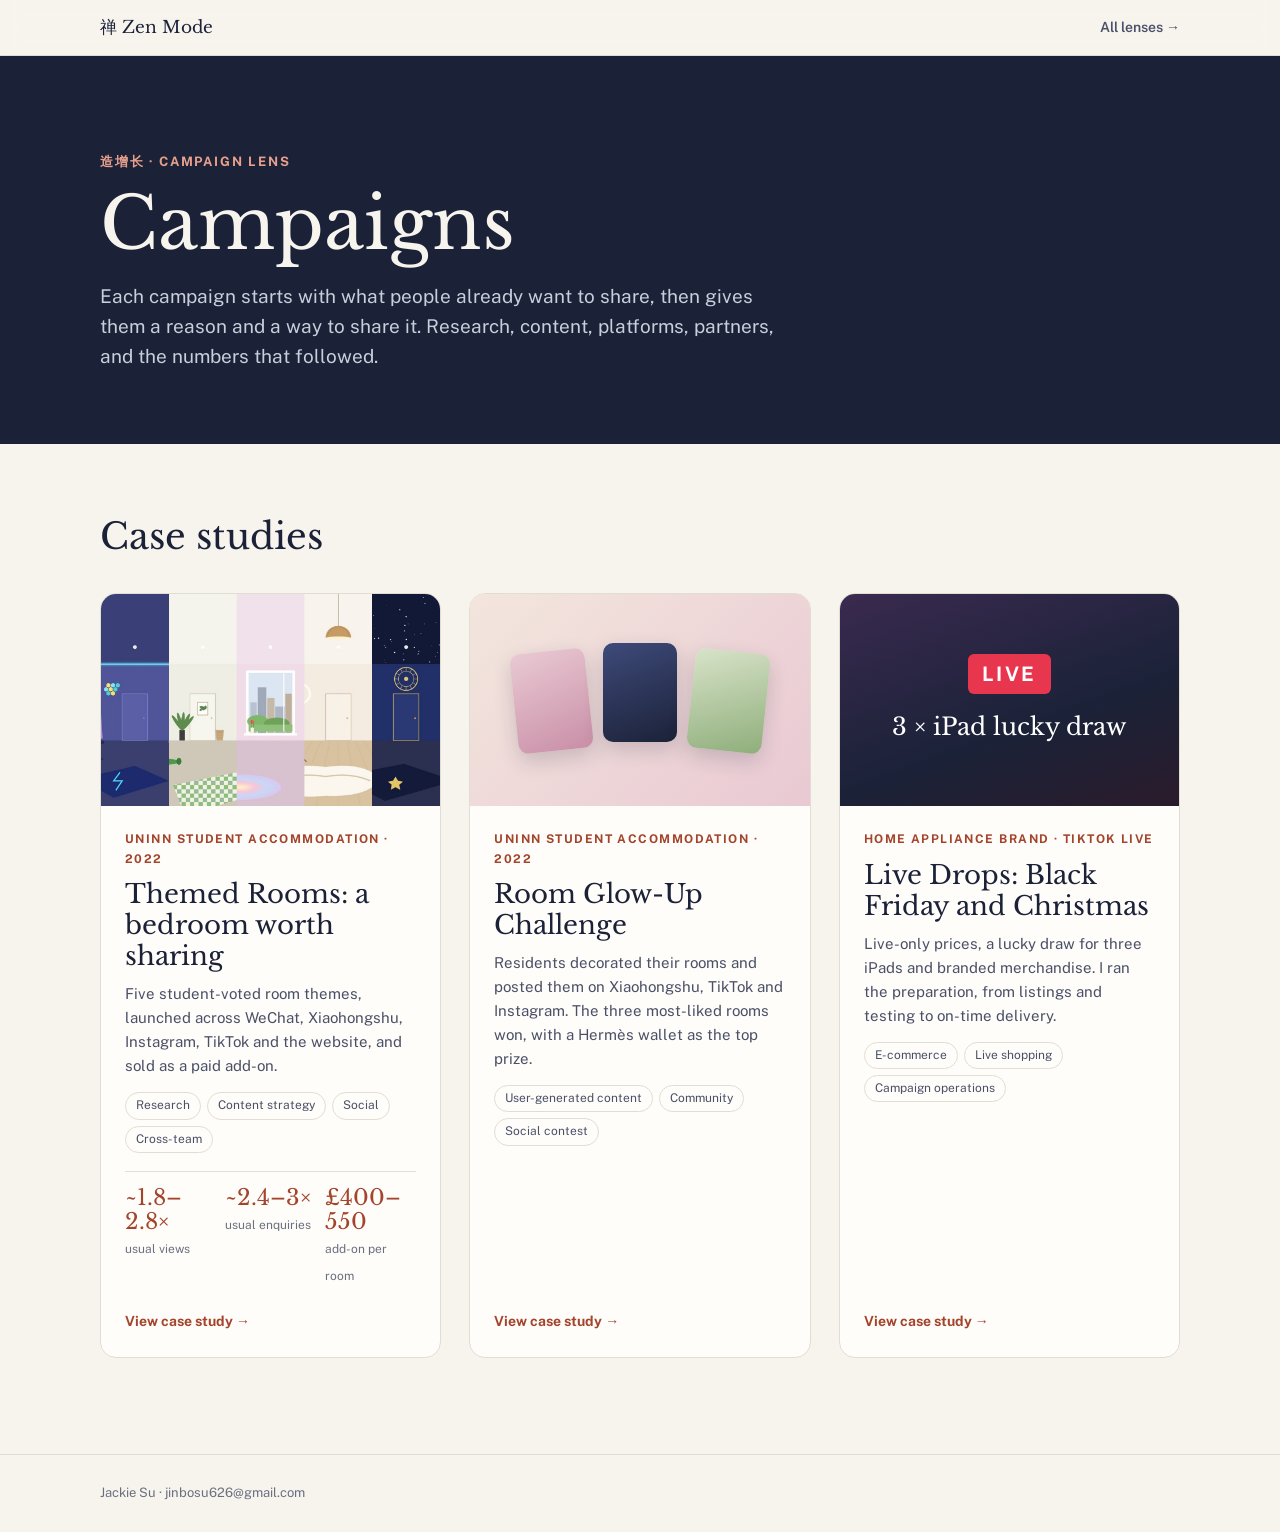
==== campaign-lens/index.html @ 85efe8cf "Add files via upload" ====
<!doctype html>
<html lang="en"><head><meta charset="utf-8"><meta name="viewport" content="width=device-width, initial-scale=1">
<title>Campaign Lens · Jackie Su</title>
<meta name="description" content="Campaign case studies by Jackie Su: research, content, multi-platform social and measurable results.">
<link rel="preconnect" href="https://fonts.googleapis.com">
<link rel="stylesheet" href="https://fonts.googleapis.com/css2?family=Libre+Baskerville:ital,wght@0,400;0,700;1,400&family=Public+Sans:wght@400;600;700&display=swap">
<style>
:root{--bg:#F7F4EE;--surface:#FFFDF9;--ink:#1B2238;--muted:#4A5068;--soft:#6A6F80;--line:#E2DDD3;--accent:#A3442C;--accent-soft:#E8A08C;--night:#1B2238;--night-ink:#F7F4EE;--night-muted:#C9CEDB;--serif:'Libre Baskerville',Georgia,serif;--sans:'Public Sans',Arial,sans-serif}
@media (prefers-color-scheme:dark){:root:not([data-theme="light"]){--bg:#141a2c;--surface:#1d2540;--ink:#F1EEE8;--muted:#C2C7D6;--soft:#9AA0B4;--line:#2E3757;--accent:#E8907A;--night:#0E1322;color-scheme:dark}}
:root[data-theme="dark"]{--bg:#141a2c;--surface:#1d2540;--ink:#F1EEE8;--muted:#C2C7D6;--soft:#9AA0B4;--line:#2E3757;--accent:#E8907A;--night:#0E1322;color-scheme:dark}
*{box-sizing:border-box}
body{margin:0;background:var(--bg);color:var(--ink);font-family:var(--sans);font-size:17px;line-height:1.6}
.wrap{max-width:1120px;margin:0 auto;padding-left:max(20px,env(safe-area-inset-left,0px));padding-right:max(20px,env(safe-area-inset-right,0px))}
a{color:inherit}
.top{position:sticky;top:0;z-index:10;height:56px;background:color-mix(in srgb,var(--bg) 88%,transparent);backdrop-filter:blur(10px);-webkit-backdrop-filter:blur(10px);border-bottom:1px solid var(--line)}
.top .wrap{height:100%;display:flex;align-items:center;justify-content:space-between}
.top a{text-decoration:none;font-weight:600;font-size:14px;color:var(--muted)}
.top a:hover{color:var(--accent)}
.brand{font-family:var(--serif);font-weight:400!important;font-size:17px!important;color:var(--ink)!important}
header{background:var(--night);color:var(--night-ink);padding:96px 0 72px}
.eyebrow{font-size:13px;font-weight:700;letter-spacing:.14em;text-transform:uppercase;color:var(--accent-soft);margin:0 0 12px}
h1{font-family:var(--serif);font-weight:400;font-size:clamp(40px,7vw,72px);line-height:1.08;margin:0}
header p.lede{color:var(--night-muted);font-size:19px;max-width:58ch;margin:18px 0 0}
main{padding:64px 0 96px}
h2{font-family:var(--serif);font-weight:400;font-size:clamp(26px,3.5vw,36px);margin:0 0 28px}
.cases{display:grid;grid-template-columns:repeat(auto-fit,minmax(min(100%,340px),1fr));gap:28px}
.case{display:flex;flex-direction:column;background:var(--surface);border:1px solid var(--line);border-radius:16px;overflow:hidden;text-decoration:none;transition:transform .25s ease,box-shadow .25s ease,border-color .25s ease}
.case:hover{transform:translateY(-6px);box-shadow:0 16px 36px rgba(27,34,56,.16);border-color:var(--accent-soft)}
.case .pic{overflow:hidden;aspect-ratio:16/10;background:var(--night)}
.case .pic img{width:100%;height:100%;object-fit:cover;display:block;transition:transform .6s ease}
.case:hover .pic img{transform:scale(1.06)}
.case .body{padding:24px;display:flex;flex-direction:column;gap:10px;flex:1}
.meta{font-size:12px;font-weight:700;letter-spacing:.12em;text-transform:uppercase;color:var(--accent)}
.case h3{font-family:var(--serif);font-weight:400;font-size:26px;line-height:1.2;margin:0}
.case p{margin:0;color:var(--muted);font-size:15px}
.tags{display:flex;flex-wrap:wrap;gap:6px;margin-top:4px}
.tags span{font-size:12px;padding:3px 10px;border-radius:999px;border:1px solid var(--line);color:var(--muted)}
.nums{display:grid;grid-template-columns:repeat(3,1fr);gap:8px;margin-top:8px;padding-top:14px;border-top:1px solid var(--line)}
.nums b{display:block;font-family:var(--serif);font-weight:400;font-size:22px;color:var(--accent);line-height:1.1}
.nums span{font-size:12px;color:var(--soft)}
.go{margin-top:auto;padding-top:12px;font-weight:700;font-size:14px;color:var(--accent)}
.go i{font-style:normal;display:inline-block;transition:transform .25s}
.case:hover .go i{transform:translateX(5px)}
.art{position:relative;display:flex;align-items:center;justify-content:center;gap:14px}
.case .pic.art-glow{background:linear-gradient(135deg,#f3e6dd,#e9c9d3)}
.art-glow span{width:22%;aspect-ratio:3/4;border-radius:10px;background:#fff;box-shadow:0 8px 20px rgba(27,34,56,.18);transition:transform .5s}
.art-glow span:nth-child(1){background:linear-gradient(160deg,#e9c9d3,#c98fa7);transform:rotate(-6deg)}
.art-glow span:nth-child(2){background:linear-gradient(160deg,#3e4a7a,#1b2238);transform:translateY(-8px)}
.art-glow span:nth-child(3){background:linear-gradient(160deg,#d8e3c9,#8fae7b);transform:rotate(6deg)}
.case:hover .art-glow span{transform:none}
.case .pic.art-live{flex-direction:column;background:linear-gradient(160deg,#3a2a4f,#1b2238 60%,#2a1b2b);color:#fff}
.art-live b{background:#e8364f;padding:4px 14px;border-radius:6px;letter-spacing:.12em;font-size:20px;transition:transform .4s}
.art-live em{font-style:normal;font-family:var(--serif);font-size:24px}
.case:hover .art-live b{transform:scale(1.12)}
.soon{border-style:dashed;justify-content:center;align-items:center;text-align:center;min-height:320px;padding:32px;cursor:default}
.soon:hover{transform:none;box-shadow:none;border-color:var(--line)}
.soon h3{font-size:22px;color:var(--soft)}
.case:focus-visible,.top a:focus-visible{outline:3px solid var(--accent);outline-offset:3px}
footer{border-top:1px solid var(--line);padding:28px 0;font-size:13px;color:var(--soft)}
@media (prefers-reduced-motion:reduce){*{transition:none!important}}
</style>
</head><body>
<nav class="top" aria-label="Site"><div class="wrap"><a class="brand" href="https://zen-mode-jsu.netlify.app/">禅 Zen Mode</a><a href="https://zen-mode-jsu.netlify.app/#artifacts">All lenses →</a></div></nav>
<header><div class="wrap">
  <p class="eyebrow">造增长 · Campaign Lens</p>
  <h1>Campaigns</h1>
  <p class="lede">Each campaign starts with what people already want to share, then gives them a reason and a way to share it. Research, content, platforms, partners, and the numbers that followed.</p>
</div></header>
<main><div class="wrap">
  <h2>Case studies</h2>
  <div class="cases">
    <a class="case" href="themed-rooms/">
      <div class="pic"><img src="img/themed-rooms-cover.jpg" alt="Five themed student rooms: Gaming, Aesthetic, Wonderland, Instagram and Zodiac"></div>
      <div class="body">
        <span class="meta">UNINN Student Accommodation · 2022</span>
        <h3>Themed Rooms: a bedroom worth sharing</h3>
        <p>Five student-voted room themes, launched across WeChat, Xiaohongshu, Instagram, TikTok and the website, and sold as a paid add-on.</p>
        <div class="tags"><span>Research</span><span>Content strategy</span><span>Social</span><span>Cross-team</span></div>
        <div class="nums"><div><b>~1.8–2.8×</b><span>usual views</span></div><div><b>~2.4–3×</b><span>usual enquiries</span></div><div><b>£400–550</b><span>add-on per room</span></div></div>
        <span class="go">View case study <i>→</i></span>
      </div>
    </a>
    <a class="case" href="room-glow-up/">
      <div class="pic art art-glow" aria-hidden="true"><span></span><span></span><span></span></div>
      <div class="body">
        <span class="meta">UNINN Student Accommodation · 2022</span>
        <h3>Room Glow-Up Challenge</h3>
        <p>Residents decorated their rooms and posted them on Xiaohongshu, TikTok and Instagram. The three most-liked rooms won, with a Hermès wallet as the top prize.</p>
        <div class="tags"><span>User-generated content</span><span>Community</span><span>Social contest</span></div>
        <span class="go">View case study <i>→</i></span>
      </div>
    </a>
    <a class="case" href="live-drops/">
      <div class="pic art art-live" aria-hidden="true"><b>LIVE</b><em>3 × iPad lucky draw</em></div>
      <div class="body">
        <span class="meta">Home appliance brand · TikTok Live</span>
        <h3>Live Drops: Black Friday and Christmas</h3>
        <p>Live-only prices, a lucky draw for three iPads and branded merchandise. I ran the preparation, from listings and testing to on-time delivery.</p>
        <div class="tags"><span>E-commerce</span><span>Live shopping</span><span>Campaign operations</span></div>
        <span class="go">View case study <i>→</i></span>
      </div>
    </a>
  </div>
</div></main>
<footer><div class="wrap">Jackie Su · jinbosu626@gmail.com</div></footer>
</body></html>
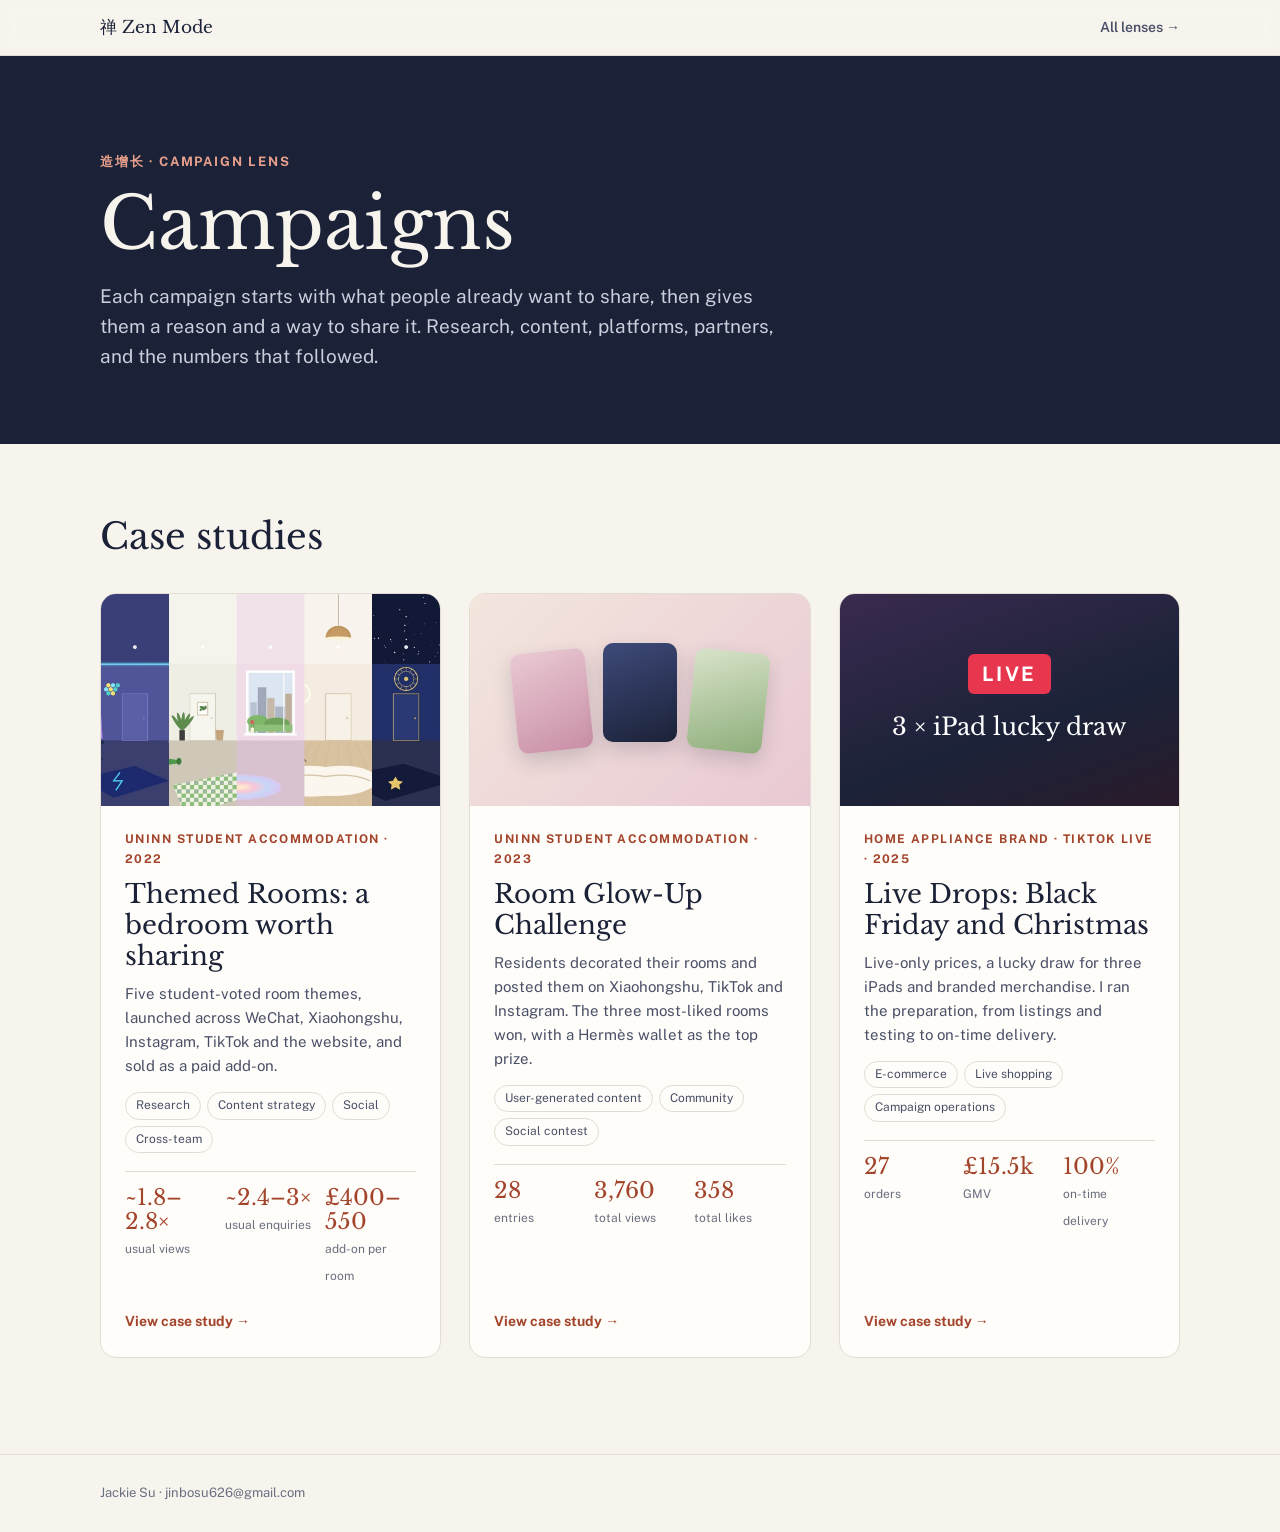
==== commit 27f75756: "Add Campaign Lens portfolio and link it from Artifacts Three campaign case studies (Themed Rooms, Ro" ====
--- a/campaign-lens/index.html
+++ b/campaign-lens/index.html
@@ -83,20 +83,22 @@
     <a class="case" href="room-glow-up/">
       <div class="pic art art-glow" aria-hidden="true"><span></span><span></span><span></span></div>
       <div class="body">
-        <span class="meta">UNINN Student Accommodation · 2022</span>
+        <span class="meta">UNINN Student Accommodation · 2023</span>
         <h3>Room Glow-Up Challenge</h3>
         <p>Residents decorated their rooms and posted them on Xiaohongshu, TikTok and Instagram. The three most-liked rooms won, with a Hermès wallet as the top prize.</p>
         <div class="tags"><span>User-generated content</span><span>Community</span><span>Social contest</span></div>
+        <div class="nums"><div><b>28</b><span>entries</span></div><div><b>3,760</b><span>total views</span></div><div><b>358</b><span>total likes</span></div></div>
         <span class="go">View case study <i>→</i></span>
       </div>
     </a>
     <a class="case" href="live-drops/">
       <div class="pic art art-live" aria-hidden="true"><b>LIVE</b><em>3 × iPad lucky draw</em></div>
       <div class="body">
-        <span class="meta">Home appliance brand · TikTok Live</span>
+        <span class="meta">Home appliance brand · TikTok Live · 2025</span>
         <h3>Live Drops: Black Friday and Christmas</h3>
         <p>Live-only prices, a lucky draw for three iPads and branded merchandise. I ran the preparation, from listings and testing to on-time delivery.</p>
         <div class="tags"><span>E-commerce</span><span>Live shopping</span><span>Campaign operations</span></div>
+        <div class="nums"><div><b>27</b><span>orders</span></div><div><b>£15.5k</b><span>GMV</span></div><div><b>100%</b><span>on-time delivery</span></div></div>
         <span class="go">View case study <i>→</i></span>
       </div>
     </a>
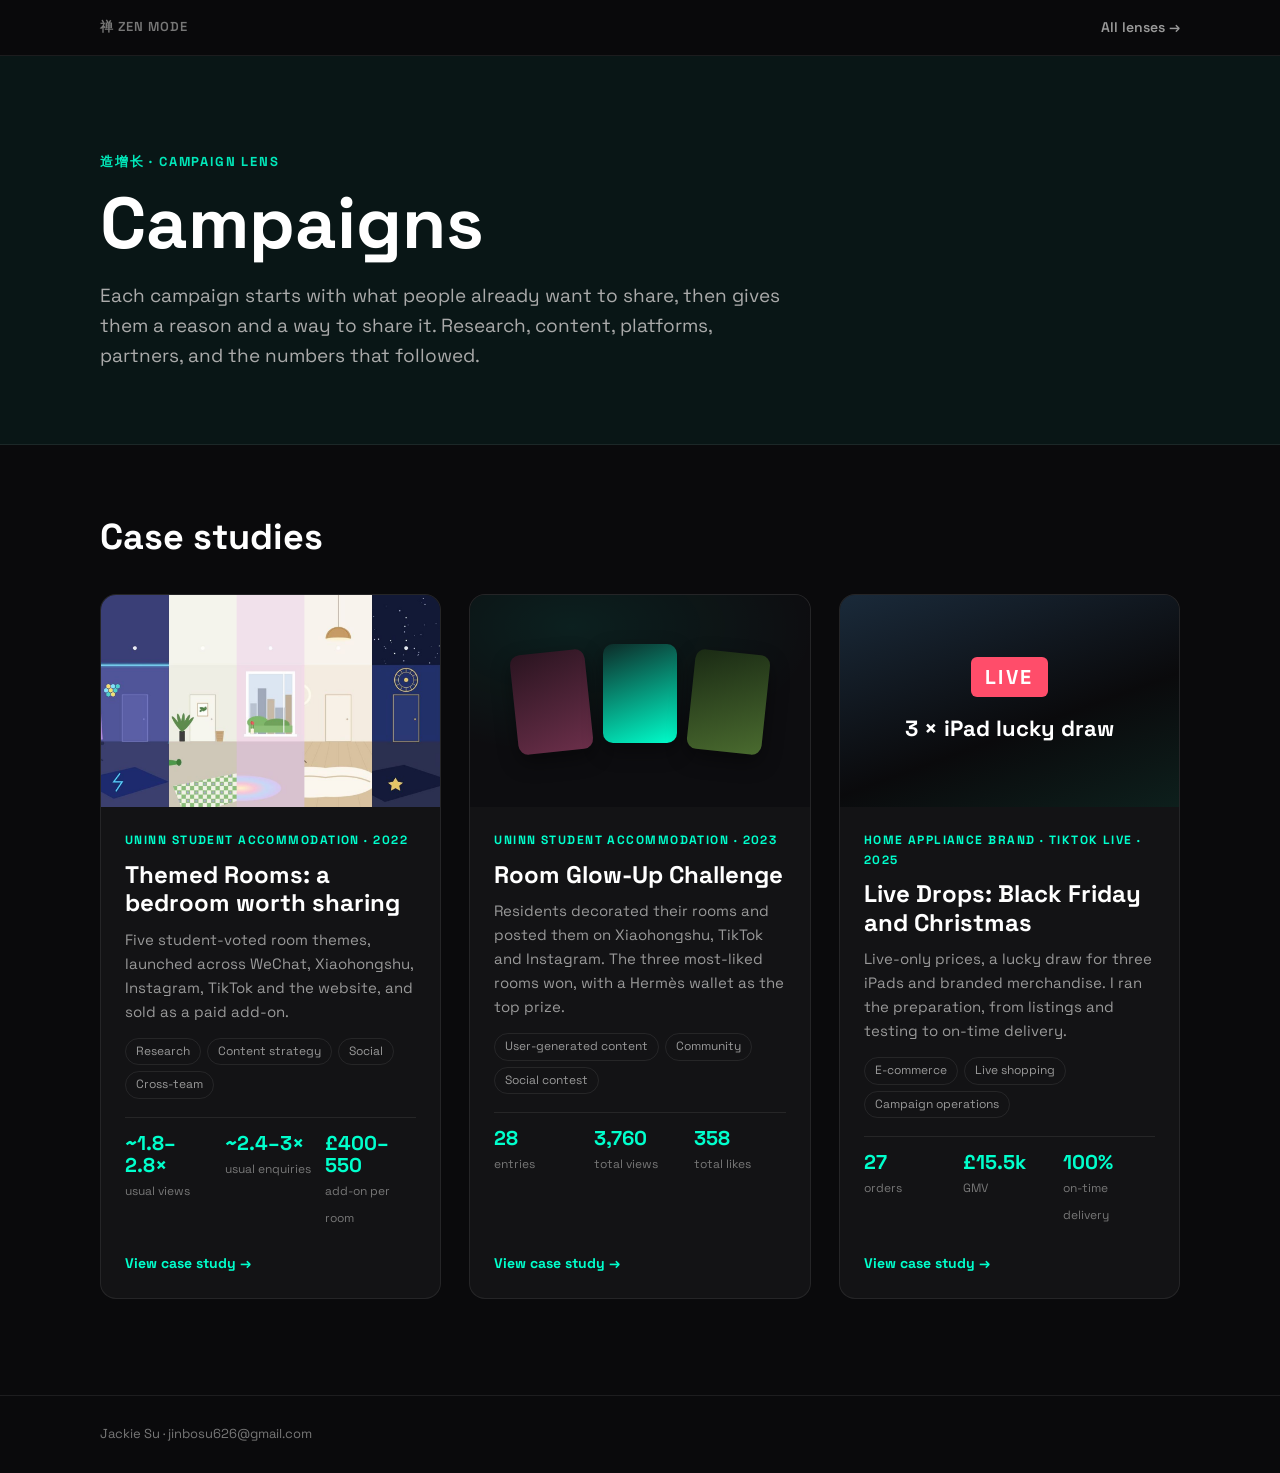
==== commit 52523895: "Restyle Campaign Lens to match the Zen Mode dark/teal system Replaces the warm cream/terracotta pale" ====
--- a/campaign-lens/index.html
+++ b/campaign-lens/index.html
@@ -2,12 +2,11 @@
 <html lang="en"><head><meta charset="utf-8"><meta name="viewport" content="width=device-width, initial-scale=1">
 <title>Campaign Lens · Jackie Su</title>
 <meta name="description" content="Campaign case studies by Jackie Su: research, content, multi-platform social and measurable results.">
+<link rel="icon" type="image/svg+xml" href="../favicon.svg">
 <link rel="preconnect" href="https://fonts.googleapis.com">
-<link rel="stylesheet" href="https://fonts.googleapis.com/css2?family=Libre+Baskerville:ital,wght@0,400;0,700;1,400&family=Public+Sans:wght@400;600;700&display=swap">
+<link rel="stylesheet" href="https://fonts.googleapis.com/css2?family=Space+Grotesk:wght@300;400;500;700&family=Instrument+Serif&display=swap">
 <style>
-:root{--bg:#F7F4EE;--surface:#FFFDF9;--ink:#1B2238;--muted:#4A5068;--soft:#6A6F80;--line:#E2DDD3;--accent:#A3442C;--accent-soft:#E8A08C;--night:#1B2238;--night-ink:#F7F4EE;--night-muted:#C9CEDB;--serif:'Libre Baskerville',Georgia,serif;--sans:'Public Sans',Arial,sans-serif}
-@media (prefers-color-scheme:dark){:root:not([data-theme="light"]){--bg:#141a2c;--surface:#1d2540;--ink:#F1EEE8;--muted:#C2C7D6;--soft:#9AA0B4;--line:#2E3757;--accent:#E8907A;--night:#0E1322;color-scheme:dark}}
-:root[data-theme="dark"]{--bg:#141a2c;--surface:#1d2540;--ink:#F1EEE8;--muted:#C2C7D6;--soft:#9AA0B4;--line:#2E3757;--accent:#E8907A;--night:#0E1322;color-scheme:dark}
+:root{--bg:#0a0a0c;--surface:rgba(255,255,255,.04);--ink:#e0e0e0;--muted:#999;--soft:#777;--line:rgba(255,255,255,.08);--accent:#00ffcc;--accent-soft:rgba(0,255,204,.55);--accent-ink:#0a0a0c;--night:rgba(0,255,204,.05);--night-ink:#fff;--night-muted:#aaa;--serif:'Instrument Serif',Georgia,serif;--sans:'Space Grotesk','Helvetica Neue',Arial,sans-serif}
 *{box-sizing:border-box}
 body{margin:0;background:var(--bg);color:var(--ink);font-family:var(--sans);font-size:17px;line-height:1.6}
 .wrap{max-width:1120px;margin:0 auto;padding-left:max(20px,env(safe-area-inset-left,0px));padding-right:max(20px,env(safe-area-inset-right,0px))}
@@ -16,46 +15,47 @@
 .top .wrap{height:100%;display:flex;align-items:center;justify-content:space-between}
 .top a{text-decoration:none;font-weight:600;font-size:14px;color:var(--muted)}
 .top a:hover{color:var(--accent)}
-.brand{font-family:var(--serif);font-weight:400!important;font-size:17px!important;color:var(--ink)!important}
-header{background:var(--night);color:var(--night-ink);padding:96px 0 72px}
-.eyebrow{font-size:13px;font-weight:700;letter-spacing:.14em;text-transform:uppercase;color:var(--accent-soft);margin:0 0 12px}
-h1{font-family:var(--serif);font-weight:400;font-size:clamp(40px,7vw,72px);line-height:1.08;margin:0}
+.brand{font-family:var(--sans)!important;font-weight:600!important;font-size:13px!important;letter-spacing:1px;text-transform:uppercase;color:var(--soft)!important}
+.brand:hover{color:var(--accent)!important}
+header{background:var(--night);border-bottom:1px solid var(--line);color:var(--night-ink);padding:96px 0 72px}
+.eyebrow{font-size:13px;font-weight:700;letter-spacing:.14em;text-transform:uppercase;color:var(--accent);opacity:.9;margin:0 0 12px}
+h1{font-weight:700;font-size:clamp(40px,7vw,72px);line-height:1.08;margin:0;color:#fff}
 header p.lede{color:var(--night-muted);font-size:19px;max-width:58ch;margin:18px 0 0}
 main{padding:64px 0 96px}
-h2{font-family:var(--serif);font-weight:400;font-size:clamp(26px,3.5vw,36px);margin:0 0 28px}
+h2{font-weight:700;font-size:clamp(26px,3.5vw,36px);margin:0 0 28px;color:#fff}
 .cases{display:grid;grid-template-columns:repeat(auto-fit,minmax(min(100%,340px),1fr));gap:28px}
 .case{display:flex;flex-direction:column;background:var(--surface);border:1px solid var(--line);border-radius:16px;overflow:hidden;text-decoration:none;transition:transform .25s ease,box-shadow .25s ease,border-color .25s ease}
-.case:hover{transform:translateY(-6px);box-shadow:0 16px 36px rgba(27,34,56,.16);border-color:var(--accent-soft)}
+.case:hover{transform:translateY(-6px);box-shadow:0 16px 36px rgba(0,0,0,.4);border-color:var(--accent-soft)}
 .case .pic{overflow:hidden;aspect-ratio:16/10;background:var(--night)}
 .case .pic img{width:100%;height:100%;object-fit:cover;display:block;transition:transform .6s ease}
 .case:hover .pic img{transform:scale(1.06)}
 .case .body{padding:24px;display:flex;flex-direction:column;gap:10px;flex:1}
 .meta{font-size:12px;font-weight:700;letter-spacing:.12em;text-transform:uppercase;color:var(--accent)}
-.case h3{font-family:var(--serif);font-weight:400;font-size:26px;line-height:1.2;margin:0}
+.case h3{font-weight:700;font-size:24px;line-height:1.2;margin:0;color:#fff}
 .case p{margin:0;color:var(--muted);font-size:15px}
 .tags{display:flex;flex-wrap:wrap;gap:6px;margin-top:4px}
 .tags span{font-size:12px;padding:3px 10px;border-radius:999px;border:1px solid var(--line);color:var(--muted)}
 .nums{display:grid;grid-template-columns:repeat(3,1fr);gap:8px;margin-top:8px;padding-top:14px;border-top:1px solid var(--line)}
-.nums b{display:block;font-family:var(--serif);font-weight:400;font-size:22px;color:var(--accent);line-height:1.1}
+.nums b{display:block;font-weight:700;font-size:20px;color:var(--accent);line-height:1.1}
 .nums span{font-size:12px;color:var(--soft)}
 .go{margin-top:auto;padding-top:12px;font-weight:700;font-size:14px;color:var(--accent)}
 .go i{font-style:normal;display:inline-block;transition:transform .25s}
 .case:hover .go i{transform:translateX(5px)}
 .art{position:relative;display:flex;align-items:center;justify-content:center;gap:14px}
-.case .pic.art-glow{background:linear-gradient(135deg,#f3e6dd,#e9c9d3)}
-.art-glow span{width:22%;aspect-ratio:3/4;border-radius:10px;background:#fff;box-shadow:0 8px 20px rgba(27,34,56,.18);transition:transform .5s}
-.art-glow span:nth-child(1){background:linear-gradient(160deg,#e9c9d3,#c98fa7);transform:rotate(-6deg)}
-.art-glow span:nth-child(2){background:linear-gradient(160deg,#3e4a7a,#1b2238);transform:translateY(-8px)}
-.art-glow span:nth-child(3){background:linear-gradient(160deg,#d8e3c9,#8fae7b);transform:rotate(6deg)}
+.case .pic.art-glow{background:radial-gradient(120% 100% at 30% 15%,rgba(0,255,204,.08),transparent 60%),#0d0d10}
+.art-glow span{width:22%;aspect-ratio:3/4;border-radius:10px;background:#fff;box-shadow:0 8px 20px rgba(0,0,0,.4);transition:transform .5s}
+.art-glow span:nth-child(1){background:linear-gradient(160deg,#2a1420,#6b2f4a);transform:rotate(-6deg)}
+.art-glow span:nth-child(2){background:linear-gradient(160deg,#0d2b28,#00ffcc);transform:translateY(-8px)}
+.art-glow span:nth-child(3){background:linear-gradient(160deg,#1a2a14,#4a6b2f);transform:rotate(6deg)}
 .case:hover .art-glow span{transform:none}
-.case .pic.art-live{flex-direction:column;background:linear-gradient(160deg,#3a2a4f,#1b2238 60%,#2a1b2b);color:#fff}
-.art-live b{background:#e8364f;padding:4px 14px;border-radius:6px;letter-spacing:.12em;font-size:20px;transition:transform .4s}
-.art-live em{font-style:normal;font-family:var(--serif);font-size:24px}
+.case .pic.art-live{flex-direction:column;background:linear-gradient(160deg,#1a2a3a 0%,#0a0a0c 60%,#0d1f1c 100%);color:#fff}
+.art-live b{background:#ff4d6a;padding:4px 14px;border-radius:6px;letter-spacing:.12em;font-size:20px;transition:transform .4s}
+.art-live em{font-style:normal;font-weight:700;font-size:22px}
 .case:hover .art-live b{transform:scale(1.12)}
 .soon{border-style:dashed;justify-content:center;align-items:center;text-align:center;min-height:320px;padding:32px;cursor:default}
 .soon:hover{transform:none;box-shadow:none;border-color:var(--line)}
 .soon h3{font-size:22px;color:var(--soft)}
-.case:focus-visible,.top a:focus-visible{outline:3px solid var(--accent);outline-offset:3px}
+.case:focus-visible,.top a:focus-visible{outline:2px solid var(--accent);outline-offset:3px}
 footer{border-top:1px solid var(--line);padding:28px 0;font-size:13px;color:var(--soft)}
 @media (prefers-reduced-motion:reduce){*{transition:none!important}}
 </style>
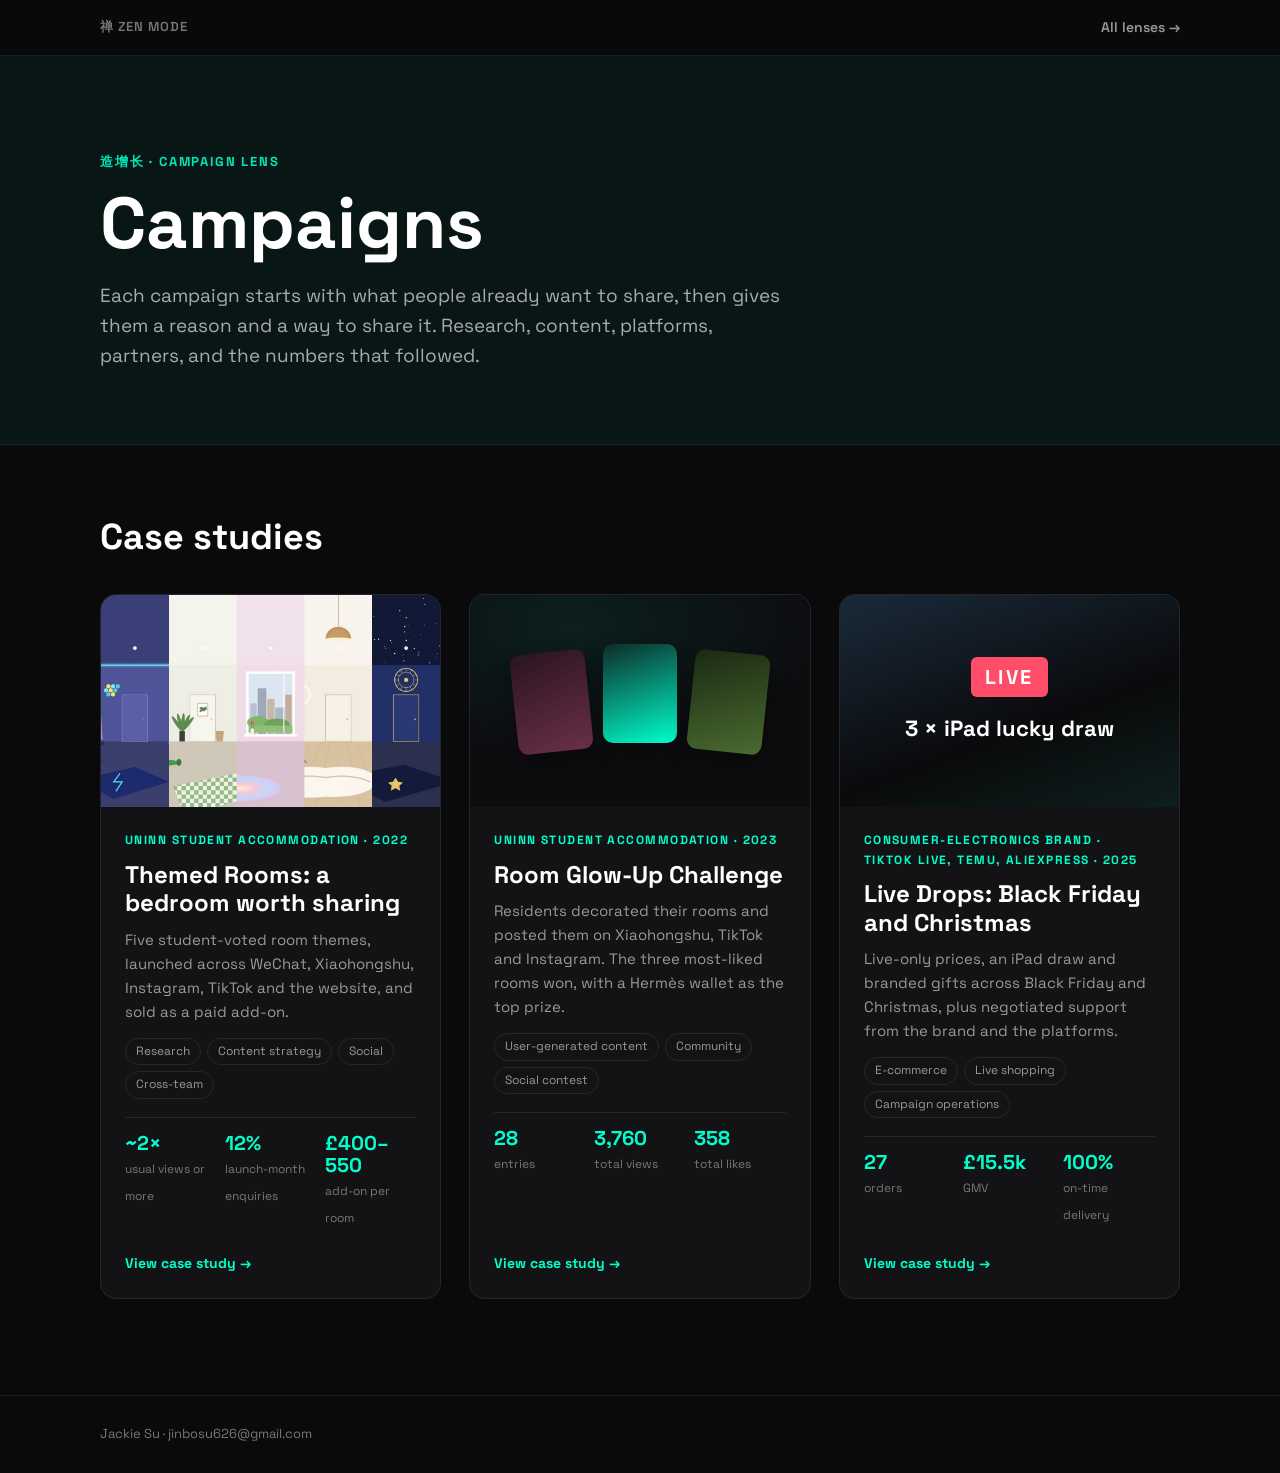
==== commit f4d92247: "Update Campaign Lens content per portfolio brief Live Drops: anonymise the brand as a consumer-elect" ====
--- a/campaign-lens/index.html
+++ b/campaign-lens/index.html
@@ -76,7 +76,7 @@
         <h3>Themed Rooms: a bedroom worth sharing</h3>
         <p>Five student-voted room themes, launched across WeChat, Xiaohongshu, Instagram, TikTok and the website, and sold as a paid add-on.</p>
         <div class="tags"><span>Research</span><span>Content strategy</span><span>Social</span><span>Cross-team</span></div>
-        <div class="nums"><div><b>~1.8–2.8×</b><span>usual views</span></div><div><b>~2.4–3×</b><span>usual enquiries</span></div><div><b>£400–550</b><span>add-on per room</span></div></div>
+        <div class="nums"><div><b>~2×</b><span>usual views or more</span></div><div><b>12%</b><span>launch-month enquiries</span></div><div><b>£400–550</b><span>add-on per room</span></div></div>
         <span class="go">View case study <i>→</i></span>
       </div>
     </a>
@@ -94,9 +94,9 @@
     <a class="case" href="live-drops/">
       <div class="pic art art-live" aria-hidden="true"><b>LIVE</b><em>3 × iPad lucky draw</em></div>
       <div class="body">
-        <span class="meta">Home appliance brand · TikTok Live · 2025</span>
+        <span class="meta">Consumer-electronics brand · TikTok Live, Temu, AliExpress · 2025</span>
         <h3>Live Drops: Black Friday and Christmas</h3>
-        <p>Live-only prices, a lucky draw for three iPads and branded merchandise. I ran the preparation, from listings and testing to on-time delivery.</p>
+        <p>Live-only prices, an iPad draw and branded gifts across Black Friday and Christmas, plus negotiated support from the brand and the platforms.</p>
         <div class="tags"><span>E-commerce</span><span>Live shopping</span><span>Campaign operations</span></div>
         <div class="nums"><div><b>27</b><span>orders</span></div><div><b>£15.5k</b><span>GMV</span></div><div><b>100%</b><span>on-time delivery</span></div></div>
         <span class="go">View case study <i>→</i></span>
